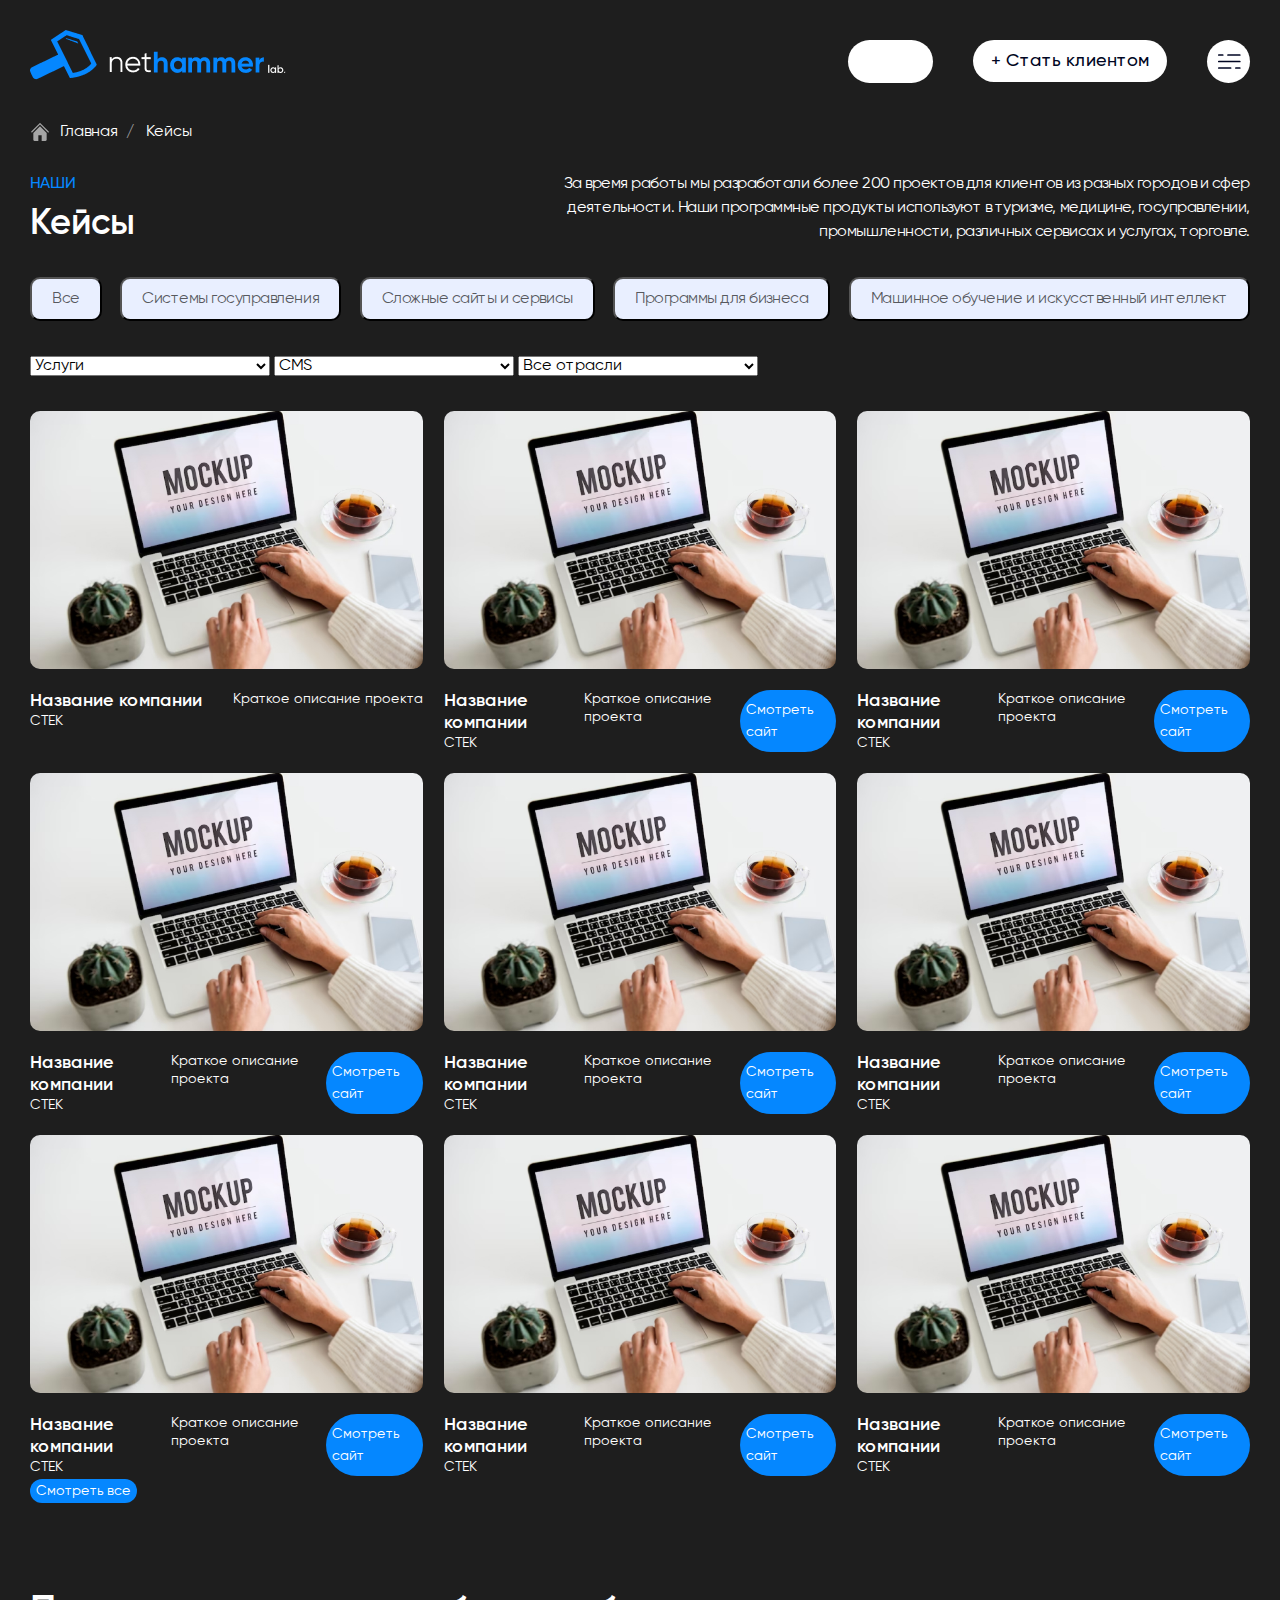
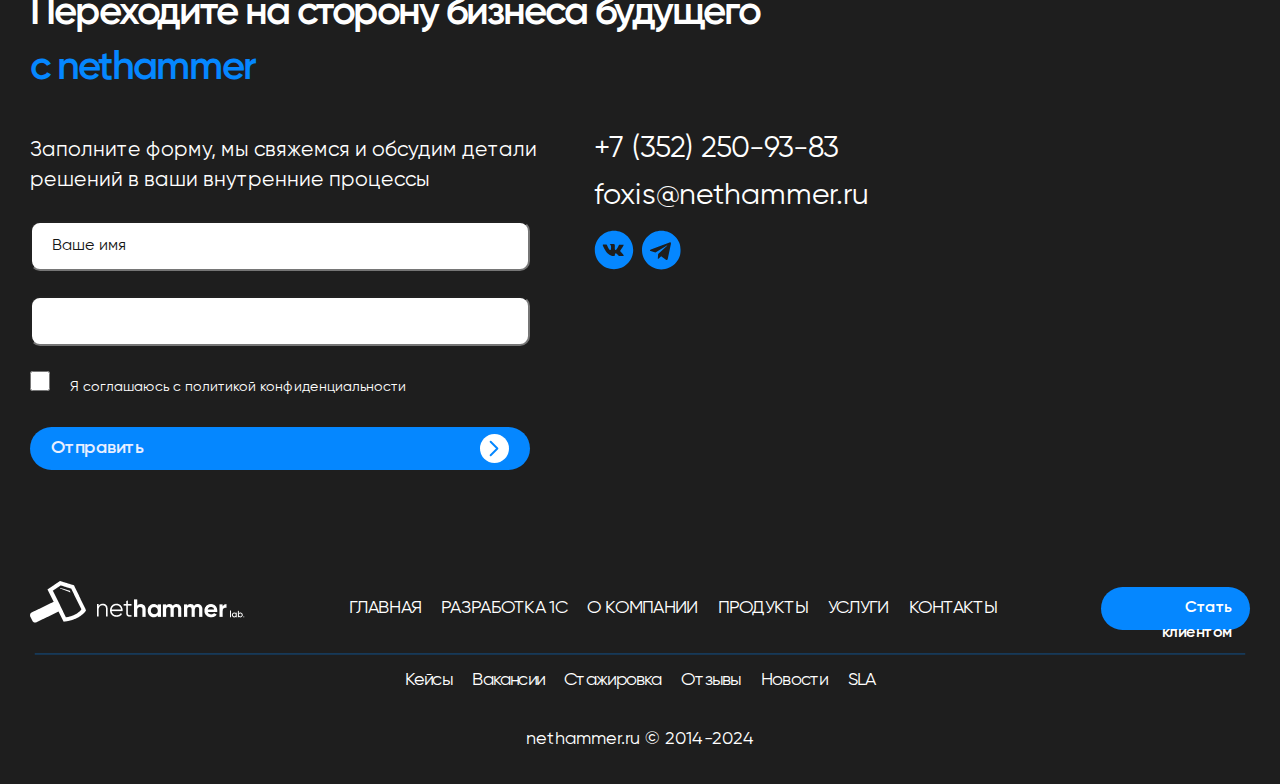
==== cases.html @ 0051c19b "add cases page" ====
<!DOCTYPE html>
<html lang="en">
  <head>
    <meta charset="UTF-8" />
    <meta name="viewport" content="width=device-width, initial-scale=1.0" />
    <title>Document</title>
    <link rel="stylesheet" href="css/index.css" />
  </head>
  <body>
    <header class="header">
      <div class="container">
        <div class="header__wrapper">
          <div class="logo">
            <img src="image/nethammer-logo.png" alt="Лого Нетхаммер" />
          </div>
          <div class="header__buttons">
            <button class="button header__switch"></button>
            <button class="button header__button-client">
              + Стать клиентом
            </button>
            <button class="button header__burger">
              <img src="image/burger.svg" alt="" />
            </button>
          </div>
        </div>
      </div>
    </header>

    <main>
      <div class="container">
        <div class="breadcrumb__wrap">
          <img class="breadcrumb__icon" src="image/home-icon.svg" alt="" />
          <ul class="breadcrumb">
            <li class="breadcrumb__item">
              <a class="breadcrumb__link" href="#">Главная</a>
            </li>
            <li class="breadcrumb__item">Кейсы</li>
          </ul>
        </div>
      </div>

      <section>
        <section class="cases">
          <div class="container">
            <div class="cases__wrapper">
              <div>
                <h3 class="cases__subtitle">наши</h3>
                <h2 class="cases__title">Кейсы</h2>
              </div>
              <p class="cases__text">
                За время работы мы разработали более 200 проектов для клиентов
                из разных городов и сфер деятельности. Наши программные продукты
                используют в туризме, медицине, госуправлении, промышленности,
                различных сервисах и услугах, торговле.
              </p>
            </div>

            <div class="filtr">
              <button class="filtr__btn">Все</button>
              <button class="filtr__btn">Системы госуправления</button>
              <button class="filtr__btn">Сложные сайты и сервисы</button>
              <button class="filtr__btn">Программы для бизнеса</button>
              <button class="filtr__btn">
                Машинное обучение и искусственный интеллект
              </button>
            </div>

            <div class="selects">
              <select name="service" id="service-select">
                <option value="">Услуги</option>
                <option value="">Сложная разработка</option>
                <option value="">Разработка и внедрение</option>
                <option value="">Интеграция с системами</option>
                <option value="">Ведение готового продукта</option>
              </select>

              <select name="cms" id="cms-select">
                <option value="">CMS</option>
                <option value="">Сложная разработка</option>
                <option value="">Разработка и внедрение</option>
                <option value="">Интеграция с системами</option>
                <option value="">Ведение готового продукта</option>
              </select>

              <select name="industry" id="industry-select">
                <option value="">Все отрасли</option>
                <option value="">Сложная разработка</option>
                <option value="">Разработка и внедрение</option>
                <option value="">Интеграция с системами</option>
                <option value="">Ведение готового продукта</option>
              </select>
            </div>

            <div class="cases__list">
              <li class="cases__item">
                <img class="cases__image" src="image/case.jpg" alt="" />
                <div class="cases__content">
                  <div>
                    <p class="case__name">Название компании</p>
                    <p class="case__tech">стек</p>
                  </div>

                  <p class="case__description">Краткое описание проекта</p>
                </div>
              </li>

              <li class="cases__item">
                <img class="cases__image" src="image/case.jpg" alt="" />
                <div class="cases__content">
                  <div>
                    <p class="case__name">Название компании</p>
                    <p class="case__tech">стек</p>
                  </div>

                  <p class="case__description">Краткое описание проекта</p>
                  <button class="case__button">
                    <a href="">Смотреть сайт</a>
                  </button>
                </div>
              </li>

              <li class="cases__item">
                <img class="cases__image" src="image/case.jpg" alt="" />
                <div class="cases__content">
                  <div>
                    <p class="case__name">Название компании</p>
                    <p class="case__tech">стек</p>
                  </div>

                  <p class="case__description">Краткое описание проекта</p>
                  <button class="button case__button">
                    <a href="">Смотреть сайт</a>
                  </button>
                </div>
              </li>

              <li class="cases__item">
                <img class="cases__image" src="image/case.jpg" alt="" />
                <div class="cases__content">
                  <div>
                    <p class="case__name">Название компании</p>
                    <p class="case__tech">стек</p>
                  </div>

                  <p class="case__description">Краткое описание проекта</p>
                  <button class="case__button">
                    <a href="">Смотреть сайт</a>
                  </button>
                </div>
              </li>

              <li class="cases__item">
                <img class="cases__image" src="image/case.jpg" alt="" />
                <div class="cases__content">
                  <div>
                    <p class="case__name">Название компании</p>
                    <p class="case__tech">стек</p>
                  </div>

                  <p class="case__description">Краткое описание проекта</p>
                  <button class="button case__button">
                    <a href="">Смотреть сайт</a>
                  </button>
                </div>
              </li>

              <li class="cases__item">
                <img class="cases__image" src="image/case.jpg" alt="" />
                <div class="cases__content">
                  <div>
                    <p class="case__name">Название компании</p>
                    <p class="case__tech">стек</p>
                  </div>

                  <p class="case__description">Краткое описание проекта</p>
                  <button class="button case__button">
                    <a href="">Смотреть сайт</a>
                  </button>
                </div>
              </li>

              <li class="cases__item">
                <img class="cases__image" src="image/case.jpg" alt="" />
                <div class="cases__content">
                  <div>
                    <p class="case__name">Название компании</p>
                    <p class="case__tech">стек</p>
                  </div>

                  <p class="case__description">Краткое описание проекта</p>
                  <button class="button case__button">
                    <a href="">Смотреть сайт</a>
                  </button>
                </div>
              </li>

              <li class="cases__item">
                <img class="cases__image" src="image/case.jpg" alt="" />
                <div class="cases__content">
                  <div>
                    <p class="case__name">Название компании</p>
                    <p class="case__tech">стек</p>
                  </div>

                  <p class="case__description">Краткое описание проекта</p>
                  <button class="button case__button">
                    <a href="">Смотреть сайт</a>
                  </button>
                </div>
              </li>

              <li class="cases__item">
                <img class="cases__image" src="image/case.jpg" alt="" />
                <div class="cases__content">
                  <div>
                    <p class="case__name">Название компании</p>
                    <p class="case__tech">стек</p>
                  </div>

                  <p class="case__description">Краткое описание проекта</p>
                  <button class="button case__button">
                    <a href="">Смотреть сайт</a>
                  </button>
                </div>
              </li>
            </div>

            <button class="button case__button">
              <a href="">Смотреть все</a>
            </button>
          </div>
        </section>
      </section>

      <section class="contact">
        <div class="container">
          <h2 class="contact__title">
            Переходите на сторону бизнеса будущего
            <span class="contact__title--blue">с nethammer</span>
          </h2>
          <div class="contact__container">
            <div class="contact__wrapper">
              <p class="contact__text">
                Заполните форму, мы свяжемся и обсудим детали решений в ваши
                внутренние процессы
              </p>
              <form class="contact__form" action="">
                <input
                  class="contact__name"
                  type="text"
                  placeholder="Ваше имя"
                />
                <input class="contact__tel" type="tel" />
                <label for="agree" class="contact__label"
                  ><input
                    class="contact__agreement"
                    type="checkbox"
                    id="agree"
                  />Я соглашаюсь с политикой конфиденциальности
                </label>
                <button class="button contact__button">
                  Отправить <img src="image/arrow-right.svg" alt="" />
                </button>
              </form>
            </div>
            <div class="contact__info">
              <p><a href="">+7 (352) 250-93-83</a></p>
              <p><a href="">foxis@nethammer.ru</a></p>
              <div class="contact__links">
                <a class="contact__link" href="">
                  <svg
                    width="40"
                    height="40"
                    viewBox="0 0 40 40"
                    fill="none"
                    xmlns="http://www.w3.org/2000/svg"
                  >
                    <g clip-path="url(#clip0_1_2453)">
                      <path
                        d="M20 0.800049C9.396 0.800049 0.799999 9.39605 0.799999 20C0.799999 30.604 9.396 39.2001 20 39.2001C30.604 39.2001 39.2 30.604 39.2 20C39.2 9.39605 30.604 0.800049 20 0.800049ZM27.384 22.462C27.384 22.462 29.082 24.1381 29.5 24.916C29.512 24.9321 29.518 24.948 29.522 24.956C29.692 25.242 29.732 25.464 29.648 25.63C29.508 25.906 29.028 26.0421 28.864 26.0541H25.864C25.656 26.0541 25.22 26 24.692 25.636C24.286 25.352 23.886 24.886 23.496 24.432C22.914 23.756 22.41 23.1721 21.902 23.1721C21.8375 23.1719 21.7733 23.1821 21.712 23.202C21.328 23.326 20.836 23.8741 20.836 25.334C20.836 25.79 20.476 26.052 20.222 26.052H18.848C18.38 26.052 15.942 25.8881 13.782 23.6101C11.138 20.82 8.758 15.224 8.738 15.172C8.588 14.81 8.898 14.616 9.236 14.616H12.266C12.67 14.616 12.802 14.862 12.894 15.08C13.002 15.334 13.398 16.344 14.048 17.48C15.102 19.332 15.748 20.084 16.266 20.084C16.3631 20.0829 16.4585 20.0582 16.544 20.012C17.22 19.636 17.094 17.226 17.064 16.726C17.064 16.632 17.062 15.648 16.716 15.176C16.468 14.834 16.046 14.704 15.79 14.656C15.8936 14.5131 16.0301 14.3971 16.188 14.318C16.652 14.086 17.488 14.052 18.318 14.052H18.78C19.68 14.064 19.912 14.122 20.238 14.204C20.898 14.362 20.912 14.788 20.854 16.246C20.836 16.66 20.818 17.128 20.818 17.68C20.818 17.8001 20.812 17.928 20.812 18.064C20.792 18.806 20.768 19.648 21.292 19.994C21.3603 20.0369 21.4393 20.0598 21.52 20.06C21.702 20.06 22.25 20.06 23.734 17.514C24.1917 16.6946 24.5894 15.843 24.924 14.966C24.954 14.914 25.042 14.754 25.146 14.692C25.2228 14.6529 25.3079 14.633 25.394 14.634H28.956C29.344 14.634 29.61 14.692 29.66 14.842C29.748 15.08 29.644 15.806 28.018 18.008L27.292 18.966C25.818 20.898 25.818 20.996 27.384 22.462Z"
                        fill="#0587FF"
                      />
                    </g>
                    <defs>
                      <clipPath id="clip0_1_2453">
                        <rect width="40" height="40" fill="white" />
                      </clipPath>
                    </defs>
                  </svg>
                </a>
                <a class="contact__link" href="">
                  <svg
                    width="39"
                    height="40"
                    viewBox="0 0 39 40"
                    fill="none"
                    xmlns="http://www.w3.org/2000/svg"
                  >
                    <g clip-path="url(#clip0_1_2455)">
                      <path
                        d="M19.3778 0.625C8.67465 0.625 0.0027771 9.29688 0.0027771 20C0.0027771 30.7031 8.67465 39.375 19.3778 39.375C30.0809 39.375 38.7528 30.7031 38.7528 20C38.7528 9.29688 30.0809 0.625 19.3778 0.625ZM28.8934 13.8984L25.7137 28.8828C25.4793 29.9453 24.8465 30.2031 23.9637 29.7031L19.12 26.1328L16.784 28.3828C16.5262 28.6406 16.3075 28.8594 15.8075 28.8594L16.1512 23.9297L25.1278 15.8203C25.5184 15.4766 25.0418 15.2812 24.5262 15.625L13.4325 22.6094L8.65121 21.1172C7.61215 20.7891 7.58871 20.0781 8.86996 19.5781L27.5497 12.375C28.4168 12.0625 29.1747 12.5859 28.8934 13.8984Z"
                        fill="#0587FF"
                      />
                    </g>
                    <defs>
                      <clipPath id="clip0_1_2455">
                        <rect width="38.7556" height="40" fill="white" />
                      </clipPath>
                    </defs>
                  </svg>
                </a>
              </div>
            </div>
          </div>
        </div>
      </section>
    </main>

    <footer class="footer">
      <div class="container">
        <div class="footer__wrapper">
          <div class="footer__logo">
            <img
              class="footer__icon"
              src="image/nethammer-white-logo.png"
              alt=""
            />
          </div>
          <ul class="nav__list">
            <li class="nav__item"><a class="nav__link" href="">Главная</a></li>
            <li class="nav__item">
              <a class="nav__link" href="">Разработка 1С</a>
            </li>
            <li class="nav__item">
              <a class="nav__link" href="">О компании</a>
            </li>
            <li class="nav__item"><a class="nav__link" href="">Продукты</a></li>
            <li class="nav__item"><a class="nav__link" href="">Услуги</a></li>
            <li class="nav__item"><a class="nav__link" href="">Контакты</a></li>
          </ul>
          <button class="button footer__button">Стать клиентом</button>
        </div>
        <svg
          width="1270"
          height="2"
          viewBox="0 0 1270 2"
          fill="none"
          xmlns="http://www.w3.org/2000/svg"
        >
          <path d="M0 1L1270 1.00011" stroke="#0587FF" stroke-opacity="0.5" />
        </svg>
        <ul class="footer__list">
          <li class="footer__item">
            <a class="footer__link" href="">Кейсы</a>
          </li>
          <li><a class="footer__link" href="">Вакансии</a></li>
          <li><a class="footer__link" href="">Стажировка</a></li>
          <li><a class="footer__link" href="">Отзывы</a></li>
          <li><a class="footer__link" href="">Новости</a></li>
          <li><a class="footer__link" href="">SLA</a></li>
        </ul>
        <p class="footer__copyright"><a>nethammer.ru</a> © 2014-2024</p>
      </div>
    </footer>
  </body>
</html>
---- css/index.css ----
@import "normalize.css";
@import "global.css";
@import "header.css";
@import "banner.css";
@import "numbers.css";
@import "services.css";
@import "cases.css";
@import "work.css";
@import "stage.css";
@import "clients.css";
@import "contacts.css";
@import "footer.css";
@import "cases-page.css";
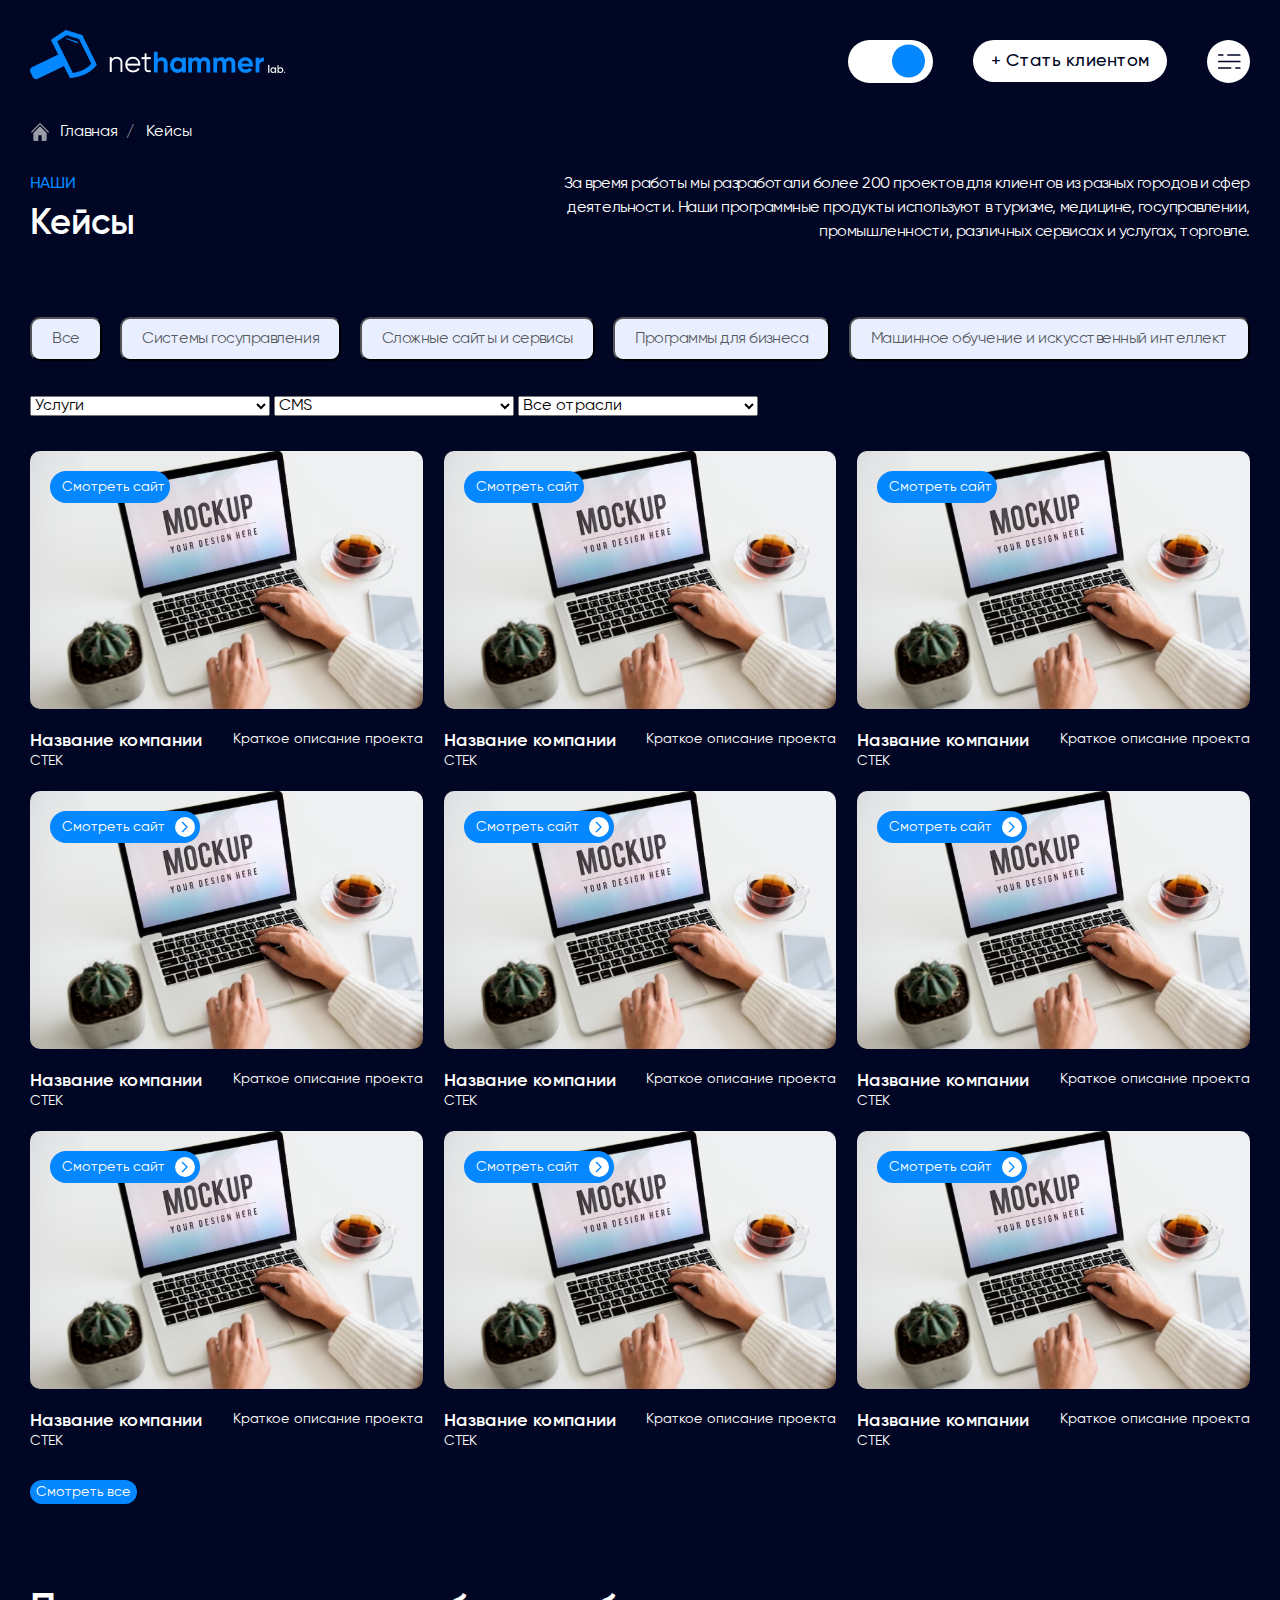
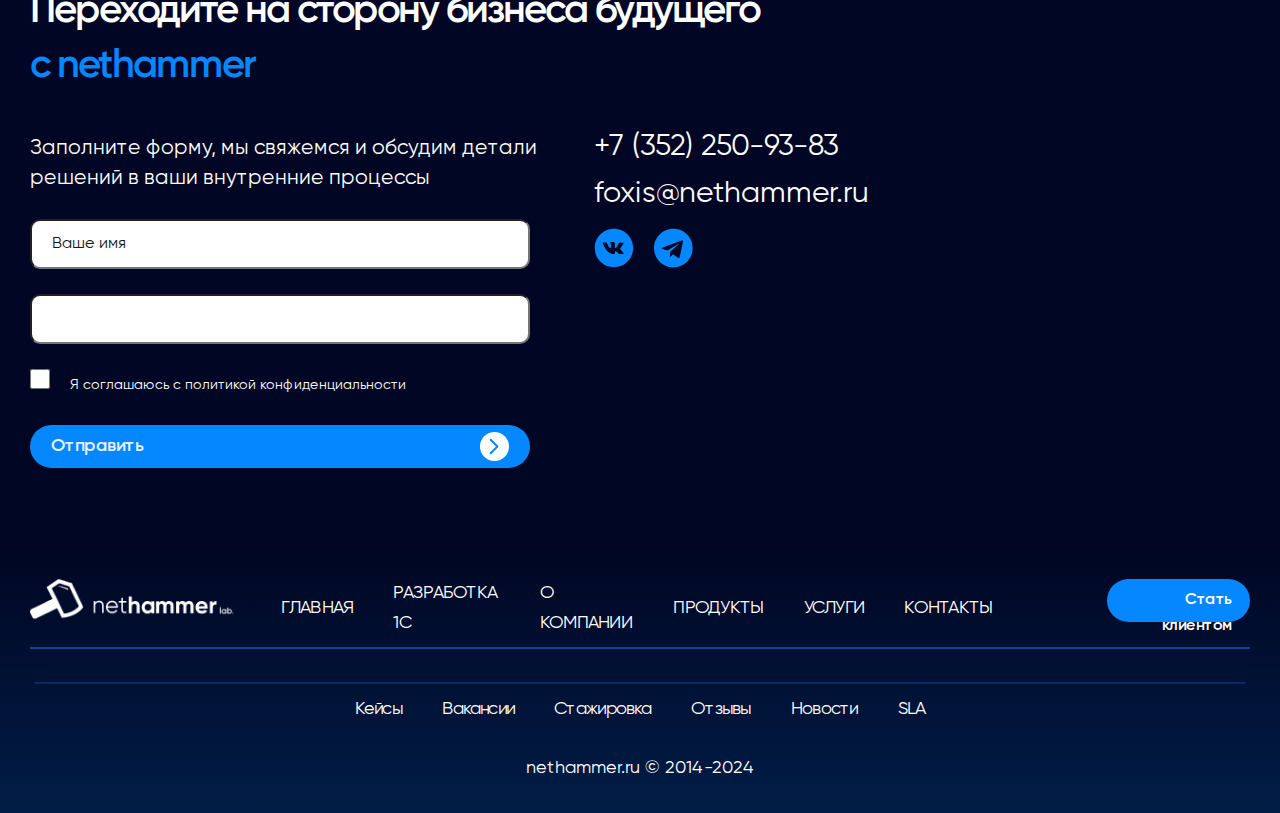
==== commit 7e730838: "fix background" ====
--- a/cases.html
+++ b/cases.html
@@ -91,135 +91,168 @@
               </select>
             </div>
 
-            <div class="cases__list">
-              <li class="cases__item">
-                <img class="cases__image" src="image/case.jpg" alt="" />
-                <div class="cases__content">
-                  <div>
-                    <p class="case__name">Название компании</p>
-                    <p class="case__tech">стек</p>
-                  </div>
-
-                  <p class="case__description">Краткое описание проекта</p>
-                </div>
-              </li>
-
-              <li class="cases__item">
-                <img class="cases__image" src="image/case.jpg" alt="" />
-                <div class="cases__content">
-                  <div>
-                    <p class="case__name">Название компании</p>
-                    <p class="case__tech">стек</p>
-                  </div>
-
-                  <p class="case__description">Краткое описание проекта</p>
-                  <button class="case__button">
-                    <a href="">Смотреть сайт</a>
-                  </button>
-                </div>
-              </li>
-
-              <li class="cases__item">
-                <img class="cases__image" src="image/case.jpg" alt="" />
-                <div class="cases__content">
-                  <div>
-                    <p class="case__name">Название компании</p>
-                    <p class="case__tech">стек</p>
-                  </div>
-
-                  <p class="case__description">Краткое описание проекта</p>
-                  <button class="button case__button">
-                    <a href="">Смотреть сайт</a>
-                  </button>
-                </div>
-              </li>
-
-              <li class="cases__item">
-                <img class="cases__image" src="image/case.jpg" alt="" />
-                <div class="cases__content">
-                  <div>
-                    <p class="case__name">Название компании</p>
-                    <p class="case__tech">стек</p>
-                  </div>
-
-                  <p class="case__description">Краткое описание проекта</p>
-                  <button class="case__button">
-                    <a href="">Смотреть сайт</a>
-                  </button>
-                </div>
-              </li>
-
-              <li class="cases__item">
-                <img class="cases__image" src="image/case.jpg" alt="" />
-                <div class="cases__content">
-                  <div>
-                    <p class="case__name">Название компании</p>
-                    <p class="case__tech">стек</p>
-                  </div>
-
-                  <p class="case__description">Краткое описание проекта</p>
-                  <button class="button case__button">
-                    <a href="">Смотреть сайт</a>
-                  </button>
-                </div>
-              </li>
-
-              <li class="cases__item">
-                <img class="cases__image" src="image/case.jpg" alt="" />
-                <div class="cases__content">
-                  <div>
-                    <p class="case__name">Название компании</p>
-                    <p class="case__tech">стек</p>
-                  </div>
-
-                  <p class="case__description">Краткое описание проекта</p>
-                  <button class="button case__button">
-                    <a href="">Смотреть сайт</a>
-                  </button>
-                </div>
-              </li>
-
-              <li class="cases__item">
-                <img class="cases__image" src="image/case.jpg" alt="" />
-                <div class="cases__content">
-                  <div>
-                    <p class="case__name">Название компании</p>
-                    <p class="case__tech">стек</p>
-                  </div>
-
-                  <p class="case__description">Краткое описание проекта</p>
-                  <button class="button case__button">
-                    <a href="">Смотреть сайт</a>
-                  </button>
-                </div>
-              </li>
-
-              <li class="cases__item">
-                <img class="cases__image" src="image/case.jpg" alt="" />
-                <div class="cases__content">
-                  <div>
-                    <p class="case__name">Название компании</p>
-                    <p class="case__tech">стек</p>
-                  </div>
-
-                  <p class="case__description">Краткое описание проекта</p>
-                  <button class="button case__button">
-                    <a href="">Смотреть сайт</a>
-                  </button>
-                </div>
-              </li>
-
-              <li class="cases__item">
-                <img class="cases__image" src="image/case.jpg" alt="" />
-                <div class="cases__content">
-                  <div>
-                    <p class="case__name">Название компании</p>
-                    <p class="case__tech">стек</p>
-                  </div>
-
-                  <p class="case__description">Краткое описание проекта</p>
-                  <button class="button case__button">
-                    <a href="">Смотреть сайт</a>
+            <div class="cases__list cases__list--page">
+              <li class="cases__item cases__item--page">
+                <img class="cases__image" src="image/case.jpg" alt="" />
+                <div class="cases__content">
+                  <div>
+                    <p class="case__name">Название компании</p>
+                    <p class="case__tech">стек</p>
+                  </div>
+
+                  <p class="case__description">Краткое описание проекта</p>
+                  <button class="case__button case__button--page">
+                    <a href="">Смотреть сайт</a>
+                  </button>
+                </div>
+              </li>
+
+              <li class="cases__item cases__item--page">
+                <img class="cases__image" src="image/case.jpg" alt="" />
+                <div class="cases__content">
+                  <div>
+                    <p class="case__name">Название компании</p>
+                    <p class="case__tech">стек</p>
+                  </div>
+
+                  <p class="case__description">Краткое описание проекта</p>
+                  <button class="case__button case__button--page">
+                    <a href="">Смотреть сайт</a>
+                  </button>
+                </div>
+              </li>
+
+              <li class="cases__item cases__item--page">
+                <img class="cases__image" src="image/case.jpg" alt="" />
+                <div class="cases__content">
+                  <div>
+                    <p class="case__name">Название компании</p>
+                    <p class="case__tech">стек</p>
+                  </div>
+
+                  <p class="case__description">Краткое описание проекта</p>
+                  <button class="button case__button case__button--page">
+                    <a href="">Смотреть сайт</a>
+                  </button>
+                </div>
+              </li>
+
+              <li class="cases__item cases__item--page">
+                <img class="cases__image" src="image/case.jpg" alt="" />
+                <div class="cases__content">
+                  <div>
+                    <p class="case__name">Название компании</p>
+                    <p class="case__tech">стек</p>
+                  </div>
+
+                  <p class="case__description">Краткое описание проекта</p>
+                  <button class="case__button case__button--page">
+                    <a href="">Смотреть сайт</a>
+                    <img
+                      class="case__icon"
+                      src="image/arrow-right.svg"
+                      alt=""
+                    />
+                  </button>
+                </div>
+              </li>
+
+              <li class="cases__item cases__item--page">
+                <img class="cases__image" src="image/case.jpg" alt="" />
+                <div class="cases__content">
+                  <div>
+                    <p class="case__name">Название компании</p>
+                    <p class="case__tech">стек</p>
+                  </div>
+
+                  <p class="case__description">Краткое описание проекта</p>
+                  <button class="button case__button case__button--page">
+                    <a href="">Смотреть сайт</a>
+                    <img
+                      class="case__icon"
+                      src="image/arrow-right.svg"
+                      alt=""
+                    />
+                  </button>
+                </div>
+              </li>
+
+              <li class="cases__item cases__item--page">
+                <img class="cases__image" src="image/case.jpg" alt="" />
+                <div class="cases__content">
+                  <div>
+                    <p class="case__name">Название компании</p>
+                    <p class="case__tech">стек</p>
+                  </div>
+
+                  <p class="case__description">Краткое описание проекта</p>
+                  <button class="button case__button case__button--page">
+                    <a href="">Смотреть сайт</a>
+                    <img
+                      class="case__icon"
+                      src="image/arrow-right.svg"
+                      alt=""
+                    />
+                  </button>
+                </div>
+              </li>
+
+              <li class="cases__item cases__item--page">
+                <img class="cases__image" src="image/case.jpg" alt="" />
+                <div class="cases__content">
+                  <div>
+                    <p class="case__name">Название компании</p>
+                    <p class="case__tech">стек</p>
+                  </div>
+
+                  <p class="case__description">Краткое описание проекта</p>
+                  <button class="button case__button case__button--page">
+                    <a href="">Смотреть сайт</a>
+                    <img
+                      class="case__icon"
+                      src="image/arrow-right.svg"
+                      alt=""
+                    />
+                  </button>
+                </div>
+              </li>
+
+              <li class="cases__item cases__item--page">
+                <img class="cases__image" src="image/case.jpg" alt="" />
+                <div class="cases__content">
+                  <div>
+                    <p class="case__name">Название компании</p>
+                    <p class="case__tech">стек</p>
+                  </div>
+
+                  <p class="case__description">Краткое описание проекта</p>
+                  <button class="button case__button case__button--page">
+                    <a href="">Смотреть сайт</a>
+                    <img
+                      class="case__icon"
+                      src="image/arrow-right.svg"
+                      alt=""
+                    />
+                  </button>
+                </div>
+              </li>
+
+              <li class="cases__item cases__item--page">
+                <img class="cases__image" src="image/case.jpg" alt="" />
+                <div class="cases__content">
+                  <div>
+                    <p class="case__name">Название компании</p>
+                    <p class="case__tech">стек</p>
+                  </div>
+
+                  <p class="case__description">Краткое описание проекта</p>
+                  <button class="button case__button case__button--page">
+                    <a href="">Смотреть сайт</a>
+                    <img
+                      class="case__icon"
+                      src="image/arrow-right.svg"
+                      alt=""
+                    />
                   </button>
                 </div>
               </li>
--- a/css/index.css
+++ b/css/index.css
@@ -1,5 +1,6 @@
 @import "normalize.css";
 @import "global.css";
+@import "main.css";
 @import "header.css";
 @import "banner.css";
 @import "numbers.css";
@@ -11,3 +12,4 @@
 @import "contacts.css";
 @import "footer.css";
 @import "cases-page.css";
+@import "card-page.css";
